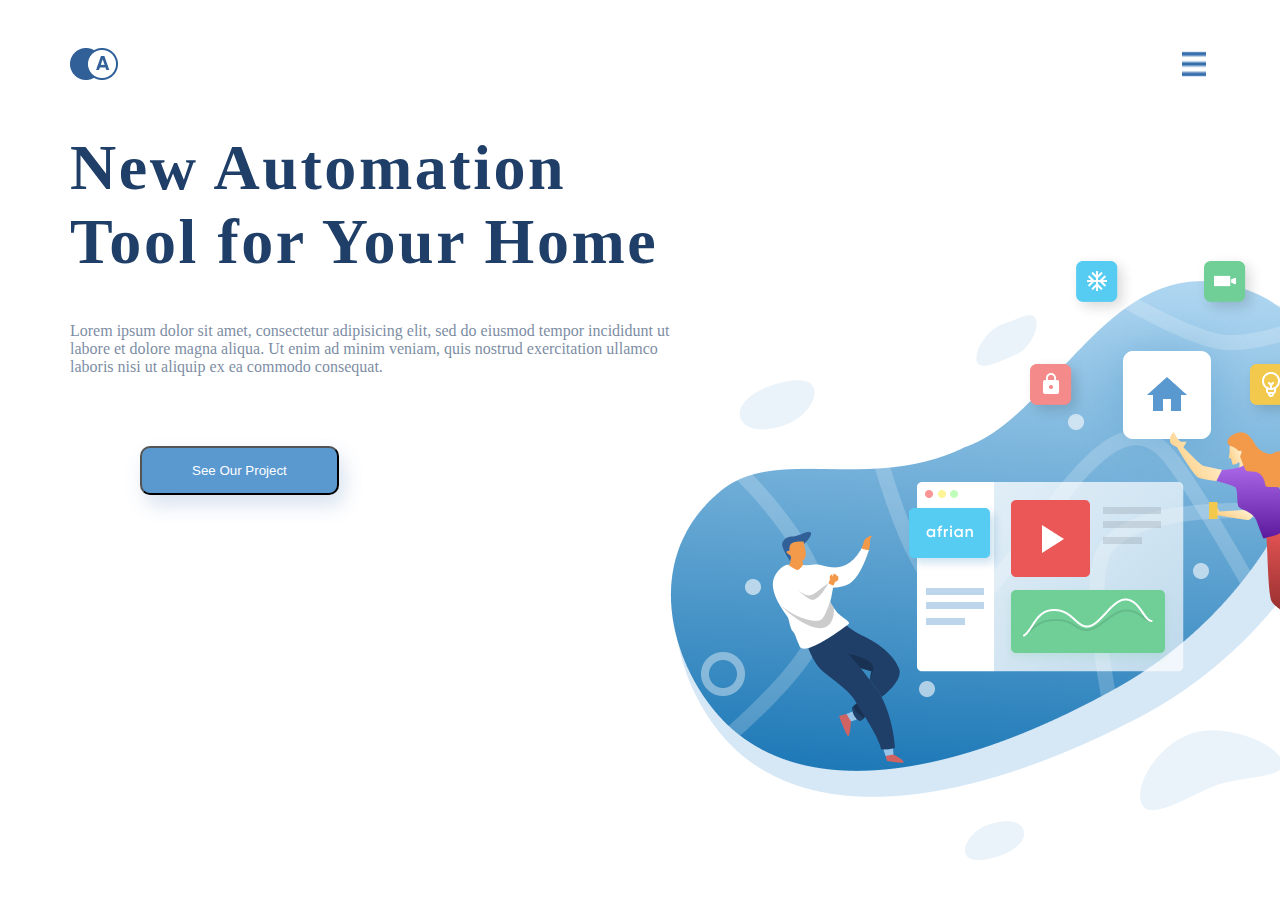
==== final/index.html @ da1089b5 "start section" ====
<!DOCTYPE html>
<html>
<head>
	<meta charset="utf-8">
	<meta name="viewport" content="width=device-width, initial-scale=1">
	<title>final</title>
	<link rel="stylesheet" type="text/css" href="style.css">
	<link rel="stylesheet" type="text/css" href="https://stackpath.bootstrapcdn.com/font-awesome/4.7.0/css/font-awesome.min.css">
</head>
<body>
	<header>
		<nav>
			<img src="logo-1.png">
			<img src="logo-2.png">
		</nav>	
	</header>
	<div class="section-1">
			<div class="header-text">
		<h1>
			New Automation
			Tool for  Your Home
		</h1>
		<span class="text">Lorem ipsum dolor sit amet, consectetur adipisicing elit, sed do eiusmod
		tempor incididunt ut labore et dolore magna aliqua. Ut enim ad minim veniam,
		quis nostrud exercitation ullamco laboris nisi ut aliquip ex ea commodo consequat.
		</span>
		</div>
		<button class="header-btn">See Our Project</button>
		<img class="image-1" src="man-1.png">
		<img class="image-2" src="platform.png">
		<img class="image-3" src="women-1.png">
		<img class="image-4" src="image-1.png">
		<img class="image-5" src="image-2.png">
		<img class="image-6" src="smart_home.png">
		
	</div>
	<section>
		<div></div>
	</section>
</body>
</html>
---- final/style.css ----
body {
	margin: 0;
}
.section-1 {
	width: 1140px;
	margin: auto;
	position: relative;
}
header {
	width: 1140px;
	margin: auto;
	padding-top: 40px;
}
nav {
	display: flex;
	justify-content: space-between;
}
h1 {
	color: #1F3F68;
	font-size: 64px;
	letter-spacing: 0.04em;
	color: #1F3F68;
}
.text {
	line-height: 
	letter-spacing: 0.05em;
	color: #1F3F68;
	opacity: 0.6;
}
.header-text {
	width: 630px;
}
.image-1 {
	position: absolute;
	left: 700px;
	top: 400px;
	z-index: 2;
}
.image-2 {
	position: absolute;
	left: 834px;
	top: 351px;
	z-index: 2;
}
.image-3 {
	position: absolute;
	z-index: 3;
	left: 1100px;
	top: 301px;
}
.image-4, .image-5 {
	position: absolute;
	left: 600px;
	top: 150px; 
}
.image-6 {
	position: absolute;
	z-index: 2;
	left: 950px;
	top: 120px;
}
.image- {
	position: absolute;
	z-index: 0.5;
	width: 1366px;
	left: -150px;
	top: 0px;	
}
.header-btn {
	background: #5A98D0;
	box-shadow: 5px 10px 20px rgba(53, 110, 173, 0.2);
	border-radius: 10px;
	padding: 15px 50px;
	margin: 70px;
	color: white;
}
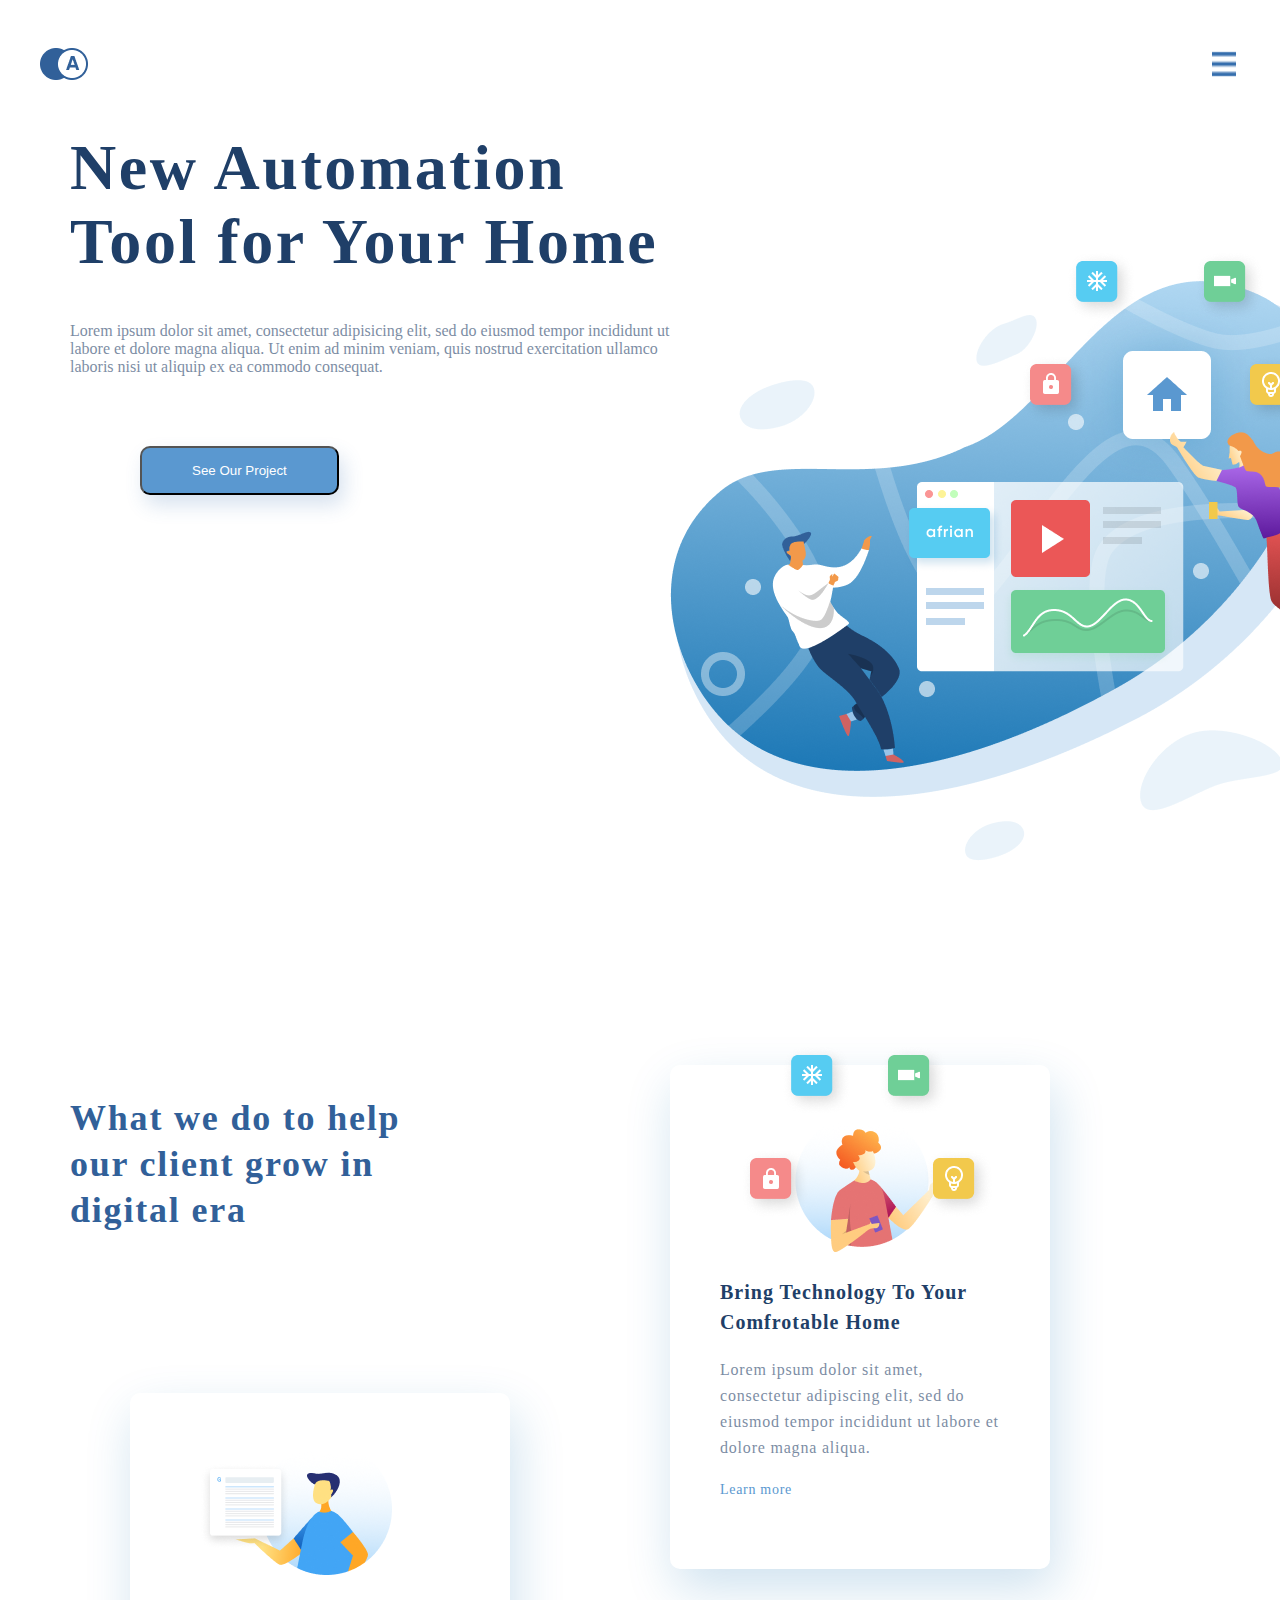
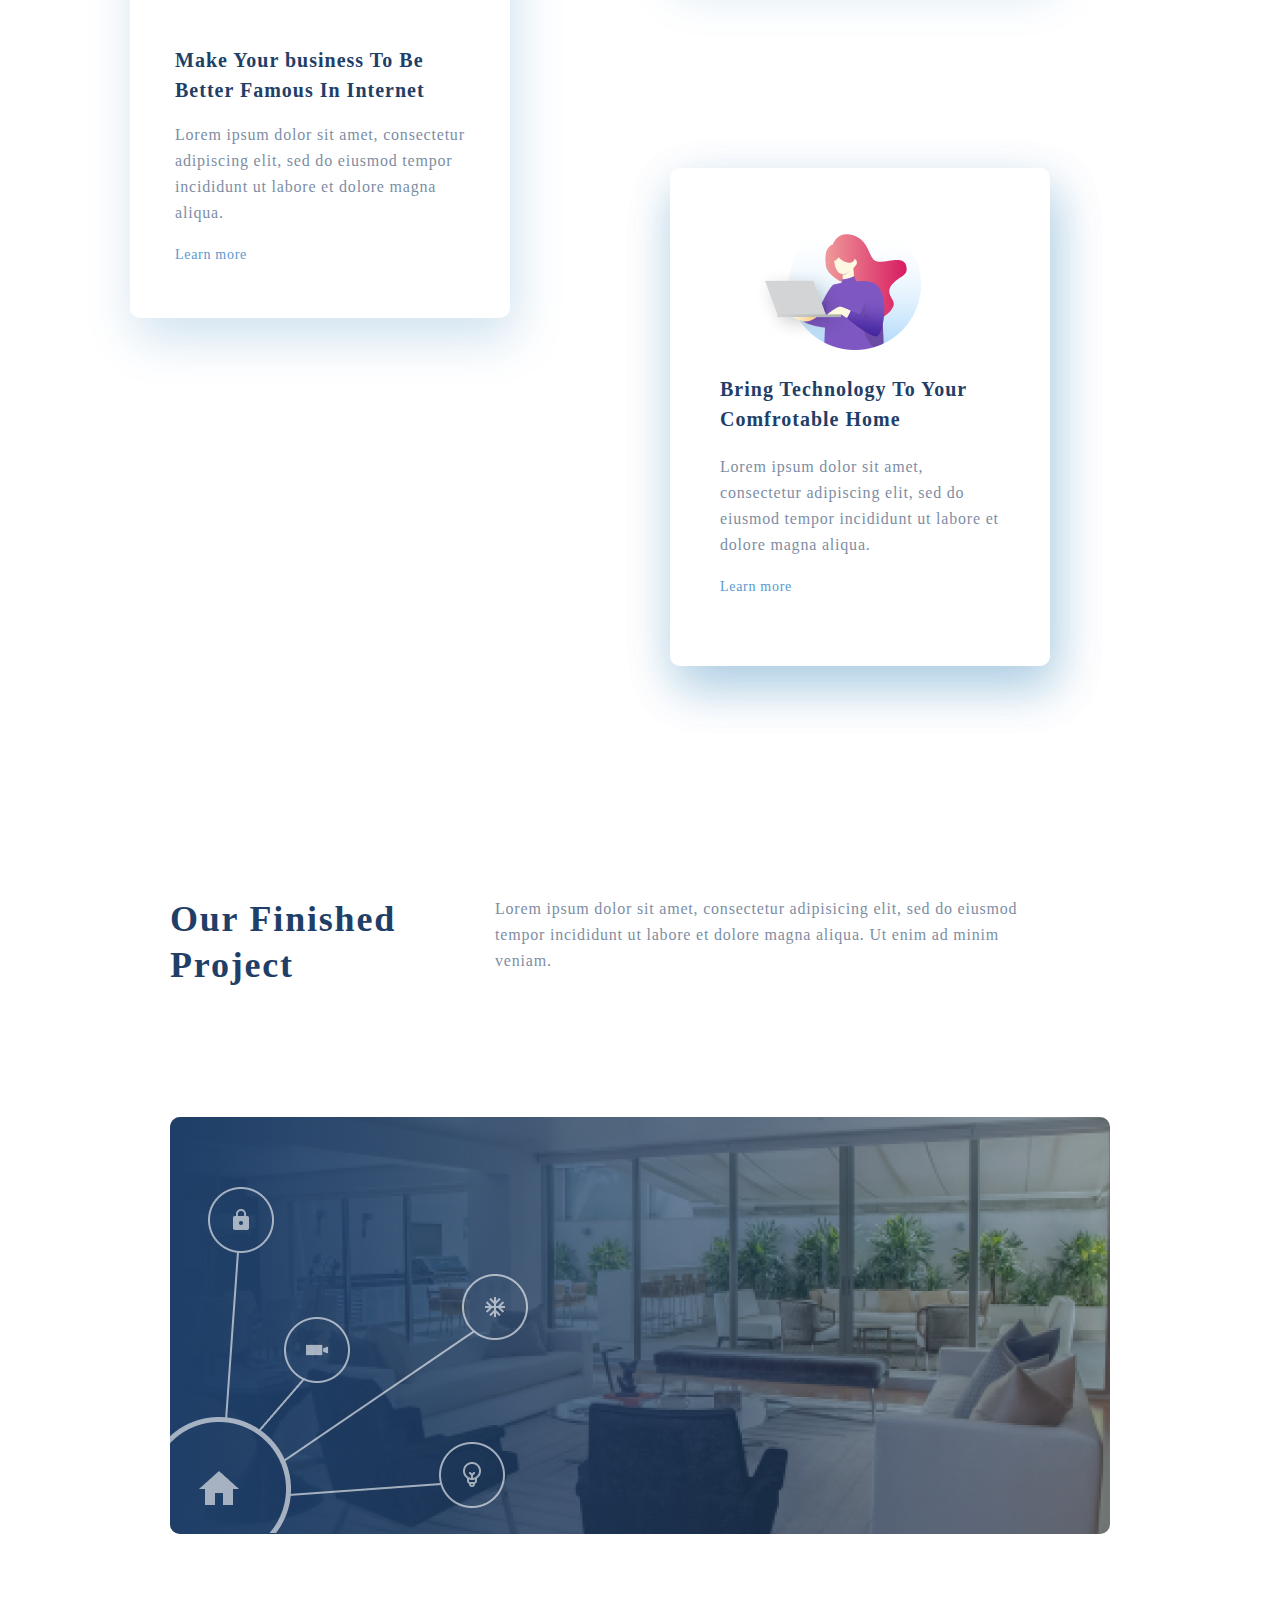
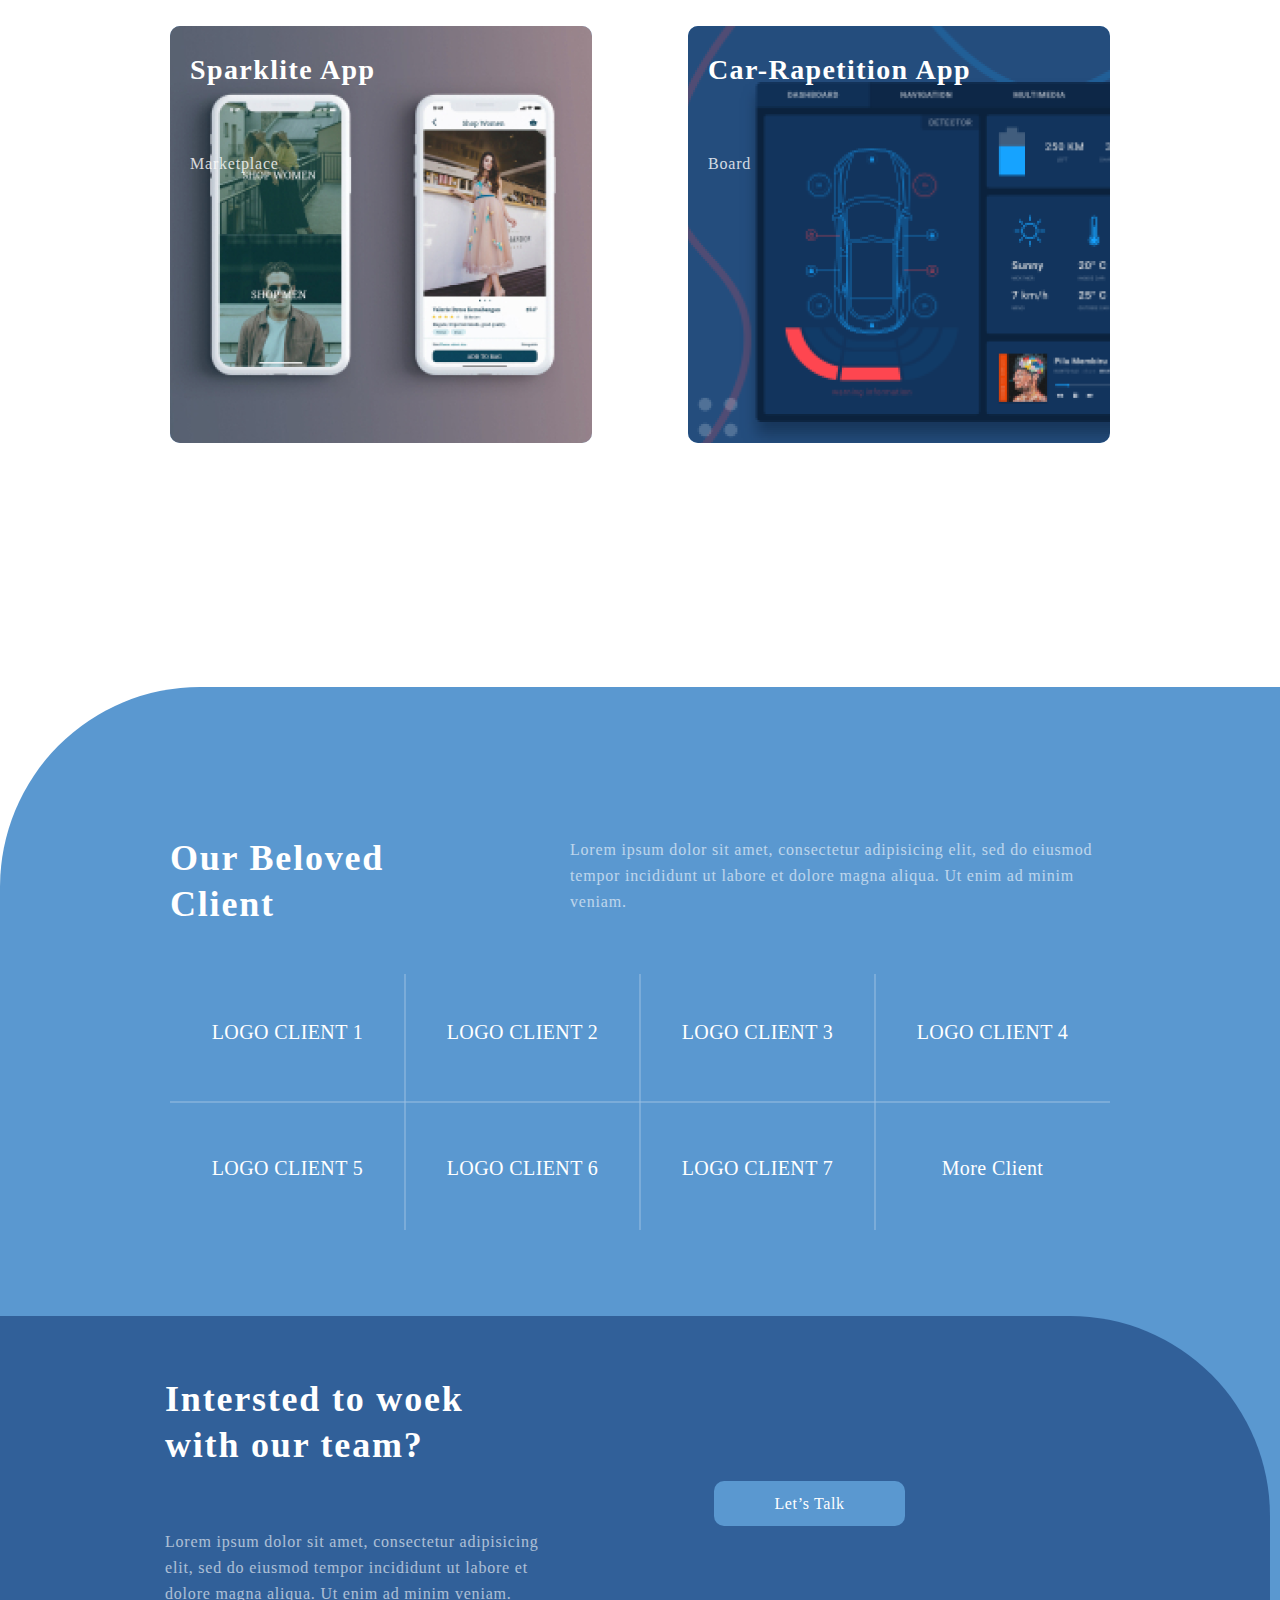
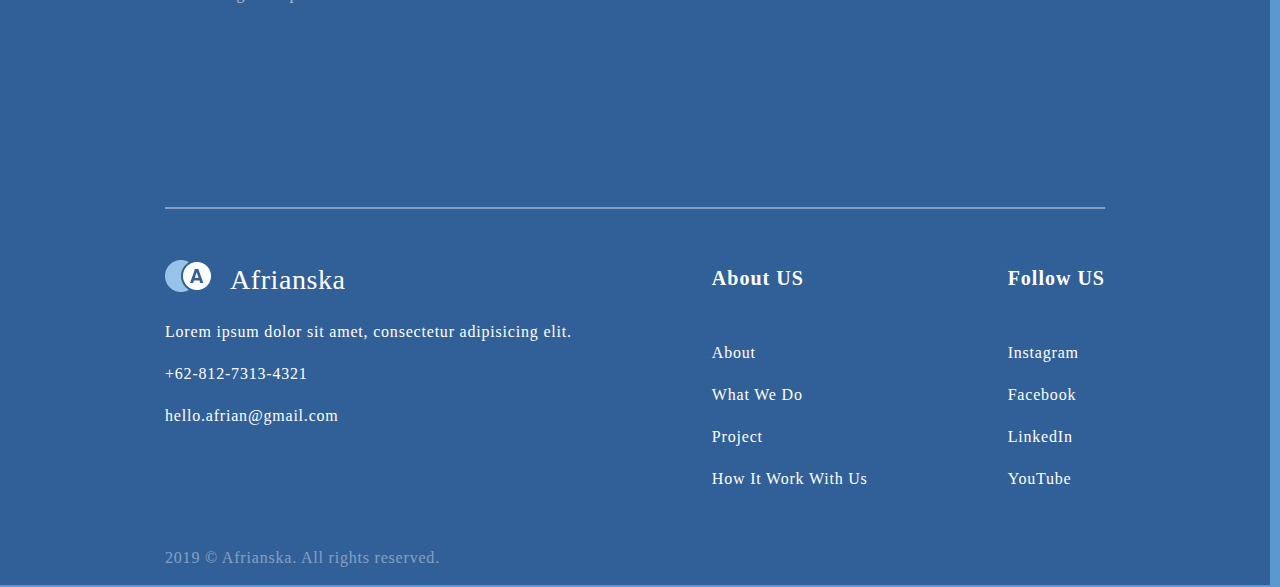
==== commit 79b3736c: "end without mobile V" ====
--- a/final/index.html
+++ b/final/index.html
@@ -32,10 +32,121 @@
 		<img class="image-4" src="image-1.png">
 		<img class="image-5" src="image-2.png">
 		<img class="image-6" src="smart_home.png">
-		
 	</div>
-	<section>
-		<div></div>
+	<main>
+	<section class="section-2">
+		<div class="sec-2-block">
+			<h2 class="sec-2-h2">What we do to help
+			our client grow in
+			digital era
+			</h2>
+			<div class="sec-2-group5">
+			<img class="image-8" src="image-4.png">
+			<div class="sec-2-text">
+			<h2 class="sec-2-h3">Make Your business To Be
+			Better Famous In Internet</h2>
+			<span class="sec-2-span">Lorem ipsum dolor sit amet, consectetur adipiscing elit, sed do eiusmod tempor incididunt ut labore et dolore magna aliqua.</span>
+			<p>Learn more</p></div>
+			</div>
+		</div>
+		<div class="sec-2-block2">
+			<div class="sec-2-group4">
+			<img class="image-7" src="image-3.png">
+			<h3 class="sec-2-h3">Bring Technology To Your 
+			Comfrotable Home</h3>
+			<span class="sec-2-span">Lorem ipsum dolor sit amet, consectetur adipiscing elit, sed do eiusmod tempor incididunt ut labore et dolore magna aliqua. </span>
+			<p>Learn more</p>
+			</div>
+		</div>
 	</section>
+	<div class="sec-2-block3">
+			<div class="sec-2-group4">
+			<img class="image-9" src="image-5.png">
+			<h3 class="sec-2-h3">Bring Technology To Your 
+			Comfrotable Home</h3>
+			<span class="sec-2-span">Lorem ipsum dolor sit amet, consectetur adipiscing elit, sed do eiusmod tempor incididunt ut labore et dolore magna aliqua. </span>
+			<p>Learn more</p>
+			</div>
+		</div>
+		<section class="section-3">
+			<div class="section-3-up">
+			<div>
+			<h2>Our Finished
+			Project</h2>
+			</div>
+			<div class="section-3-text">
+				Lorem ipsum dolor sit amet, consectetur adipisicing elit, sed do eiusmod tempor incididunt ut labore et dolore magna aliqua. Ut enim ad minim veniam.
+			</div>
+			</div>
+			<div class="sec-3-images">
+				<img class="sec-3-image-1" src="sec-3-image.png">
+				<img class="sec-3-image-1" src="sec-3-image2.png">
+				<img class="sec-3-nav" src="sec-3-nav.png">
+			</div>
+		</section>
+		<section class="section-4">
+			<div>
+				<img class="sec-4-image-1" src="sec-4-image-1.png">
+				<h3 class="sec-4-h3">Sparklite App</h3><span>Marketplace</span>
+			</div>
+			<div>
+				<img class="sec-4-image-2" src="sec-4-image-3.png">
+				<h3 class="sec-4-h3">Car-Rapetition App</h3><span>Board</span>
+			</div>
+		</section>
+	</main>
+	<footer>
+		<div class="footer-1">
+			<div class="footer-info">
+			<h4>Our Beloved Client</h4>
+			<div class="footer-text">Lorem ipsum dolor sit amet, consectetur adipisicing elit, sed do eiusmod tempor incididunt ut labore et dolore magna aliqua. Ut enim ad minim veniam.</div>
+			</div>
+			<div class="footer-table">
+				<div>LOGO CLIENT 1</div>
+				<div>LOGO CLIENT 2</div>
+				<div>LOGO CLIENT 3</div>
+				<div>LOGO CLIENT 4</div>
+			</div>
+			<div class="footer-table-2">
+				<div>LOGO CLIENT 5</div>
+				<div>LOGO CLIENT 6</div>
+				<div>LOGO CLIENT 7</div>
+				<div class="footer-logo">More Client</div>
+			</div>
+		</div>
+		<div class="footer-2">
+			<div class="footer-2-first">
+			<div class="footer-2-up">
+			<div class="footer-2-block1"><h5>Intersted to woek
+			with our team?</h5>
+			<span>Lorem ipsum dolor sit amet, consectetur adipisicing elit, sed do eiusmod tempor incididunt ut labore et dolore magna aliqua. Ut enim ad minim veniam.</span></div>
+			<div class="button">Let’s Talk</div>
+			</div>
+			<hr>
+			<div class="footer-mail">
+			<div><img src="footer-logo.png"><div class="footer-afr">Afrianska</div>
+			<p>Lorem ipsum dolor sit amet, consectetur adipisicing elit.</p>
+			<p>+62-812-7313-4321</p>
+			<p>hello.afrian@gmail.com</p>
+			<div class="footer-phone">2019 © Afrianska. All rights reserved.</div>
+			</div>
+			<div>
+				<h6>About US</h6>
+				<p>About</p>
+				<p>What We Do</p>
+				<p>Project</p>
+				<p>How It Work With Us</p>
+			</div>
+			<div>
+				<h6>Follow US</h6>
+				<p>Instagram</p>
+				<p>Facebook</p>
+				<p>LinkedIn</p>
+				<p>YouTube</p>
+			</div>
+			</div>
+		</div>
+		</div>
+	</footer>
 </body>
 </html>
--- a/final/style.css
+++ b/final/style.css
@@ -7,7 +7,7 @@
 	position: relative;
 }
 header {
-	width: 1140px;
+	width: 1200px;
 	margin: auto;
 	padding-top: 40px;
 }
@@ -29,6 +29,10 @@
 }
 .header-text {
 	width: 630px;
+}
+.fon {
+	width: 1366px;
+	margin-left: -130px;
 }
 .image-1 {
 	position: absolute;
@@ -74,10 +78,308 @@
 	margin: 70px;
 	color: white;
 }
-
-
-
-
-
-
-
+.section-2 {
+	
+	display: flex;
+	justify-content: space-between;
+	margin-top: 500px;
+}
+.sec-2-block {
+	width: 600px;
+}
+.sec-2-block2 {
+	width: 540px;
+}
+.sec-2-group4 {
+	width: 380px;
+	background: #FFFFFF;
+	box-shadow: 5px 20px 50px rgba(16, 112, 177, 0.2);
+	border-radius: 10px;
+	padding: 50px;
+	box-sizing: border-box;
+}
+main {
+	width: 1140px;
+	margin: auto;
+}
+.sec-2-h3 {
+	font-size: 20px;
+	line-height: 30px;
+	letter-spacing: 0.05em;
+	color: #1F3F68;
+}
+.sec-2-span {
+	font-size: 16px;
+	line-height: 26px;
+	letter-spacing: 0.05em;
+	color: #1F3F68;
+	opacity: 0.6;
+}
+.section-2 p {
+	font-size: 14px;
+	line-height: 30px;
+	letter-spacing: 0.05em;
+	color: #5A98D0;
+}
+.image-7 {
+	margin: -70px 20px 0 20px;
+}
+.sec-2-h2 {
+	font-size: 36px;
+	line-height: 46px;
+	letter-spacing: 0.05em;
+	color: #316099;
+	width: 360px;
+}
+.sec-2-group5 {
+	width: 380px;
+	height: 525px;
+	background: #FFFFFF;
+	box-shadow: 5px 20px 50px rgba(16, 112, 177, 0.2);
+	border-radius: 10px;
+	margin: 160px 0 0 60px;
+	box-sizing: border-box;
+}
+.image-8 {
+	padding: 50px 120px 50px 70px;
+}
+.sec-2-text {
+	padding: 0 45px;
+}
+.sec-2-block3 {
+	width: 380px;
+	box-sizing: border-box;
+	background: #FFFFFF;
+	box-shadow: 5px 20px 50px rgba(16, 112, 177, 0.2);
+	border-radius: 10px;
+	margin: -150px 0 0px 600px;
+}
+.sec-2-block3 p {
+	font-size: 14px;
+	line-height: 30px;
+	letter-spacing: 0.05em;
+	color: #5A98D0;
+}
+.image-9 {
+	padding-left: 30px;
+}
+.section-3 {
+	width: 940px;
+	height: 680px;
+	margin: auto;
+}
+.section-3-up {
+	display: flex;
+	margin-top: 200px;
+}
+.section-3 h2 {
+	font-size: 36px;
+	line-height: 46px;
+	letter-spacing: 0.05em;
+	color: #1F3F68;
+	width: 230px;
+}
+.section-3-text {
+	font-size: 16px;
+	line-height: 26px;
+	letter-spacing: 0.05em;
+	color: #1F3F68;
+	opacity: 0.6;
+	margin-top: 30px;
+	width: 540px;
+	margin-left: 95px;
+}
+.sec-3-images {
+	position: relative;
+	margin-top: 100px;
+}
+.sec-3-image-1 {
+	position: absolute;
+	border-radius: 10px;
+}
+.sec-3-nav {
+	position: absolute;
+	padding-top: 70px;
+}
+.section-4 {
+	width: 940px;
+	margin: auto;
+	margin-top: 80px;
+	display: flex;
+	justify-content: space-between;
+	position: relative;
+}
+.sec-4-image-1 {
+	background: linear-gradient(308.85deg, rgba(66, 165, 245, 0.4) -1.71%, rgba(21, 101, 192, 0.6) 74.54%);
+	border-radius: 10px;
+}
+.sec-4-image-2 {
+	background: linear-gradient(306.48deg, rgba(66, 165, 245, 0.4) 0%, rgba(21, 101, 192, 0.6) 97.81%);
+	border-radius: 10px;
+}
+.sec-4-h3 {
+	margin-top: -420px;
+	padding: 20px;
+	font-size: 28px;
+	line-height: 46px;
+	letter-spacing: 0.05em;
+	color: #FFFFFF;
+}
+.section-4 span {
+	padding: 0px 20px 20px 20px;
+	font-size: 16px;
+	line-height: 46px;
+	letter-spacing: 0.05em;
+	color: #FFFFFF;
+	opacity: 0.8;
+}
+footer {
+	background: #5A98D0;
+	border-radius: 200px 0px 0px 0px;
+	height: 1500px;
+	margin-top: 500px;
+}
+.footer-1 {
+	width: 940px;
+	margin: auto;
+}
+.footer-1 h4 {
+	font-size: 36px;
+	line-height: 46px;
+	letter-spacing: 0.05em;
+	color: #FFFFFF;
+	padding-top: 100px;
+	width: 220px;
+}
+.footer-info {
+	display: flex;
+	justify-content: space-between;
+}
+.footer-text {
+	padding: 150px 0 0 100px;
+	width: 540px;
+	font-size: 16px;
+	line-height: 26px;
+	letter-spacing: 0.05em;
+	color: #FFFFFF;
+	opacity: 0.6;
+}
+.footer-table {
+	background-image: url(footer-table.png);
+	display: flex;
+	justify-content: space-between;
+	height: 256px;
+}
+.footer-table div {
+	width: 235px;
+	text-align: center;
+	padding-top: 35px;
+	font-size: 20px;
+	line-height: 46px;
+	letter-spacing: 0.02em;
+	color: #FFFFFF;
+}
+.footer-table-2 {
+	margin-top: -100px;
+	display: flex;
+	justify-content: space-between;
+}
+.footer-table-2 div {
+	width: 235px;
+	text-align: center;
+	padding-top: 15px;
+	font-size: 20px;
+	line-height: 46px;
+	letter-spacing: 0.02em;
+	color: #FFFFFF;
+}
+.footer-logo {
+	color: #1F3F68;
+}
+.footer-2 {
+	background: #316099;
+	border-radius: 0px 200px 0px 0px;
+	height: 869px;
+	margin-top: 125px;
+	width: 1270px;
+}
+.footer-2-first {
+	width: 940px;
+	margin: auto;
+}
+.footer-2-up {
+	display: flex;
+}
+.footer-2-block1 {
+	width: 460px;
+}
+.footer-2-block1 h5 {
+	font-size: 36px;
+	line-height: 46px;
+	letter-spacing: 0.05em;
+	color: #FFFFFF;
+	width: 320px;
+}
+.footer-2-block1 span {
+	font-size: 16px;
+	line-height: 26px;
+	letter-spacing: 0.05em;
+	color: #FFFFFF;
+	opacity: 0.6;
+}
+.button {
+	width: 220px;
+	height: 20px;
+	font-size: 16px;
+	padding: 10px 0 15px 0;
+	line-height: 26px;
+	text-align: center;
+	letter-spacing: 0.04em;
+	color: #FFFFFF;
+	background: #5A98D0;
+	border-radius: 10px;
+	margin: 165px 200px 0 150px;
+}
+hr {
+	margin-top: 200px;
+	opacity: 0.4;
+	border: 1px solid #FFFFFF;
+}
+.footer-mail {
+	display: flex;
+	justify-content: space-between;
+	position: relative;
+}
+.footer-2 p {
+	font-size: 16px;
+	line-height: 26px;
+	letter-spacing: 0.05em;
+	color: #FFFFFF;
+}
+.footer-mail h6 {
+	font-size: 20px;
+	line-height: 30px;
+	letter-spacing: 0.05em;
+	color: #FFFFFF;
+}
+.footer-phone {
+	font-size: 16px;
+	line-height: 26px;
+	letter-spacing: 0.05em;
+	color: #FFFFFF;
+	opacity: 0.4;
+	padding-top: 100px;
+}
+.footer-afr {
+	margin-top: 40px;
+	padding-left: 65px;
+	display: inline-block;
+	font-size: 28px;
+	line-height: 46px;
+	letter-spacing: 0.02em;
+	color: #FFFFFF;
+}
+.footer-mail img {
+	position: absolute;
+	margin-top: 35px;
+}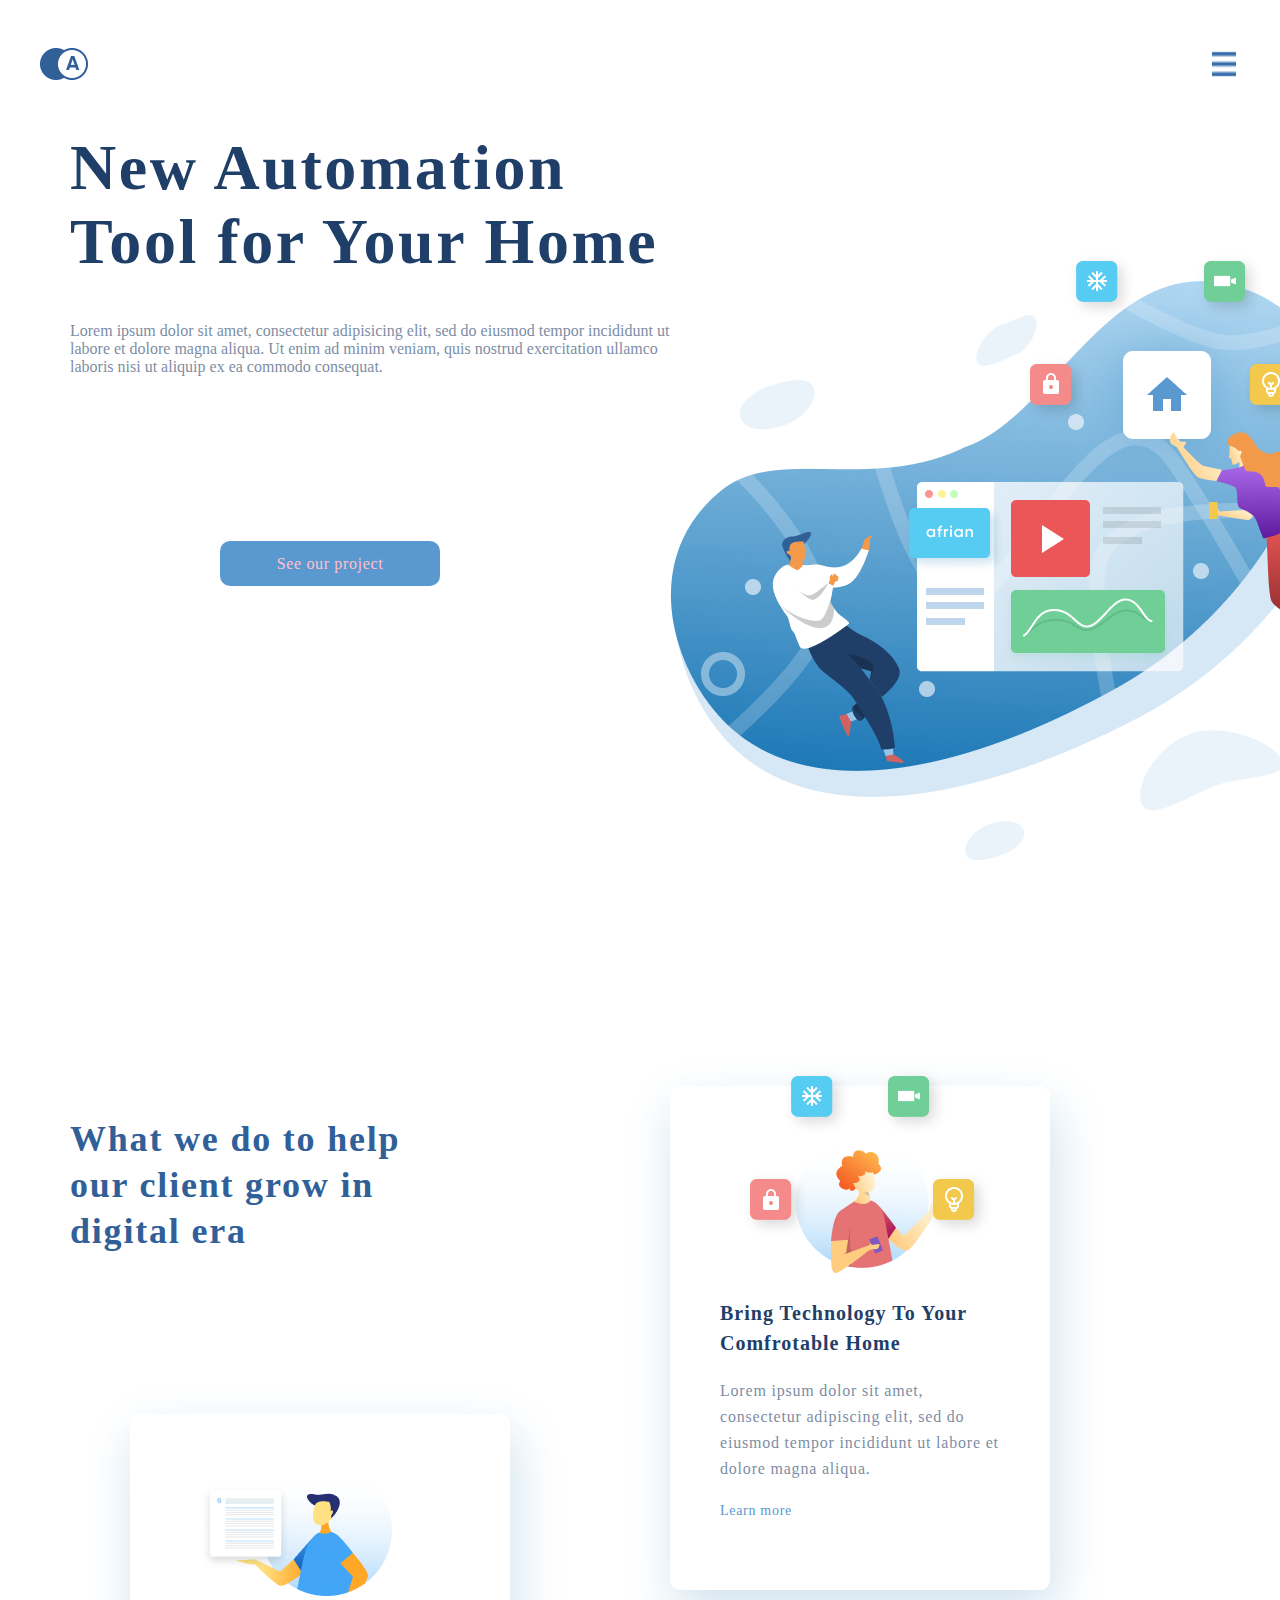
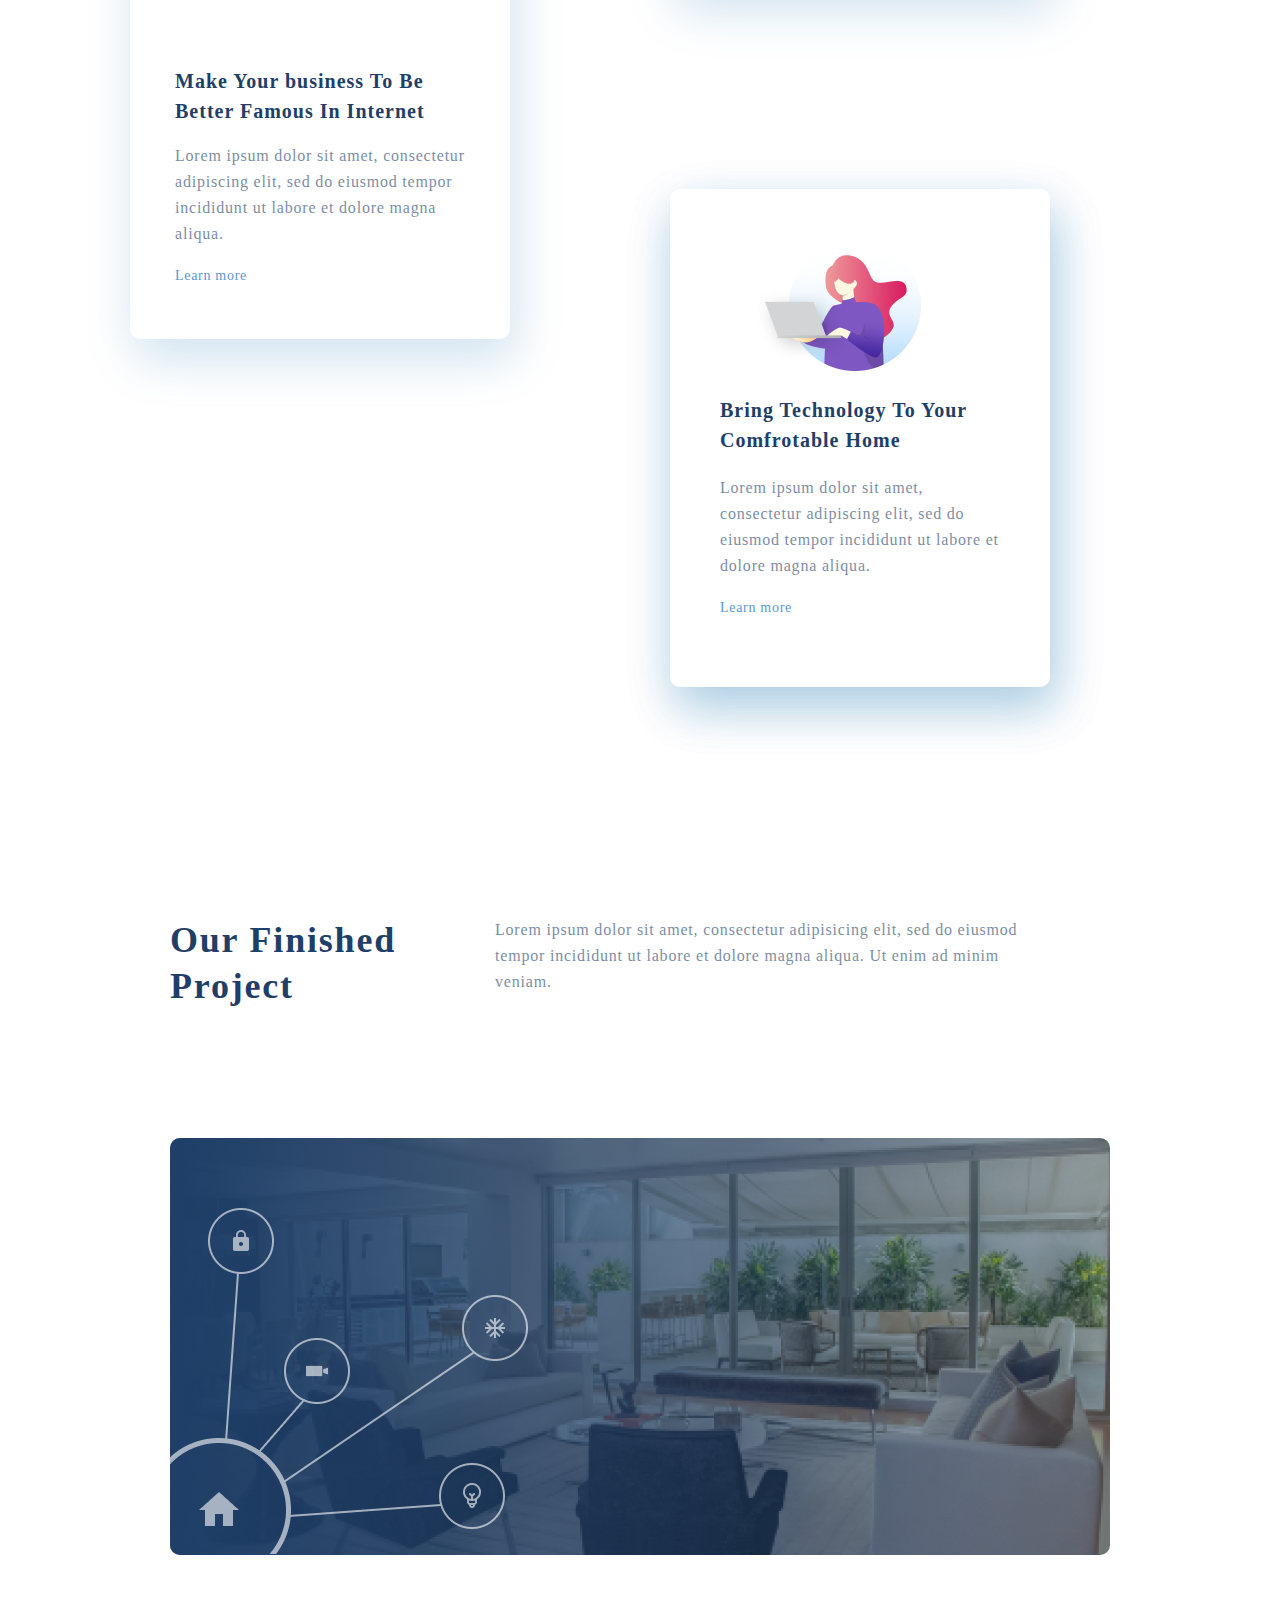
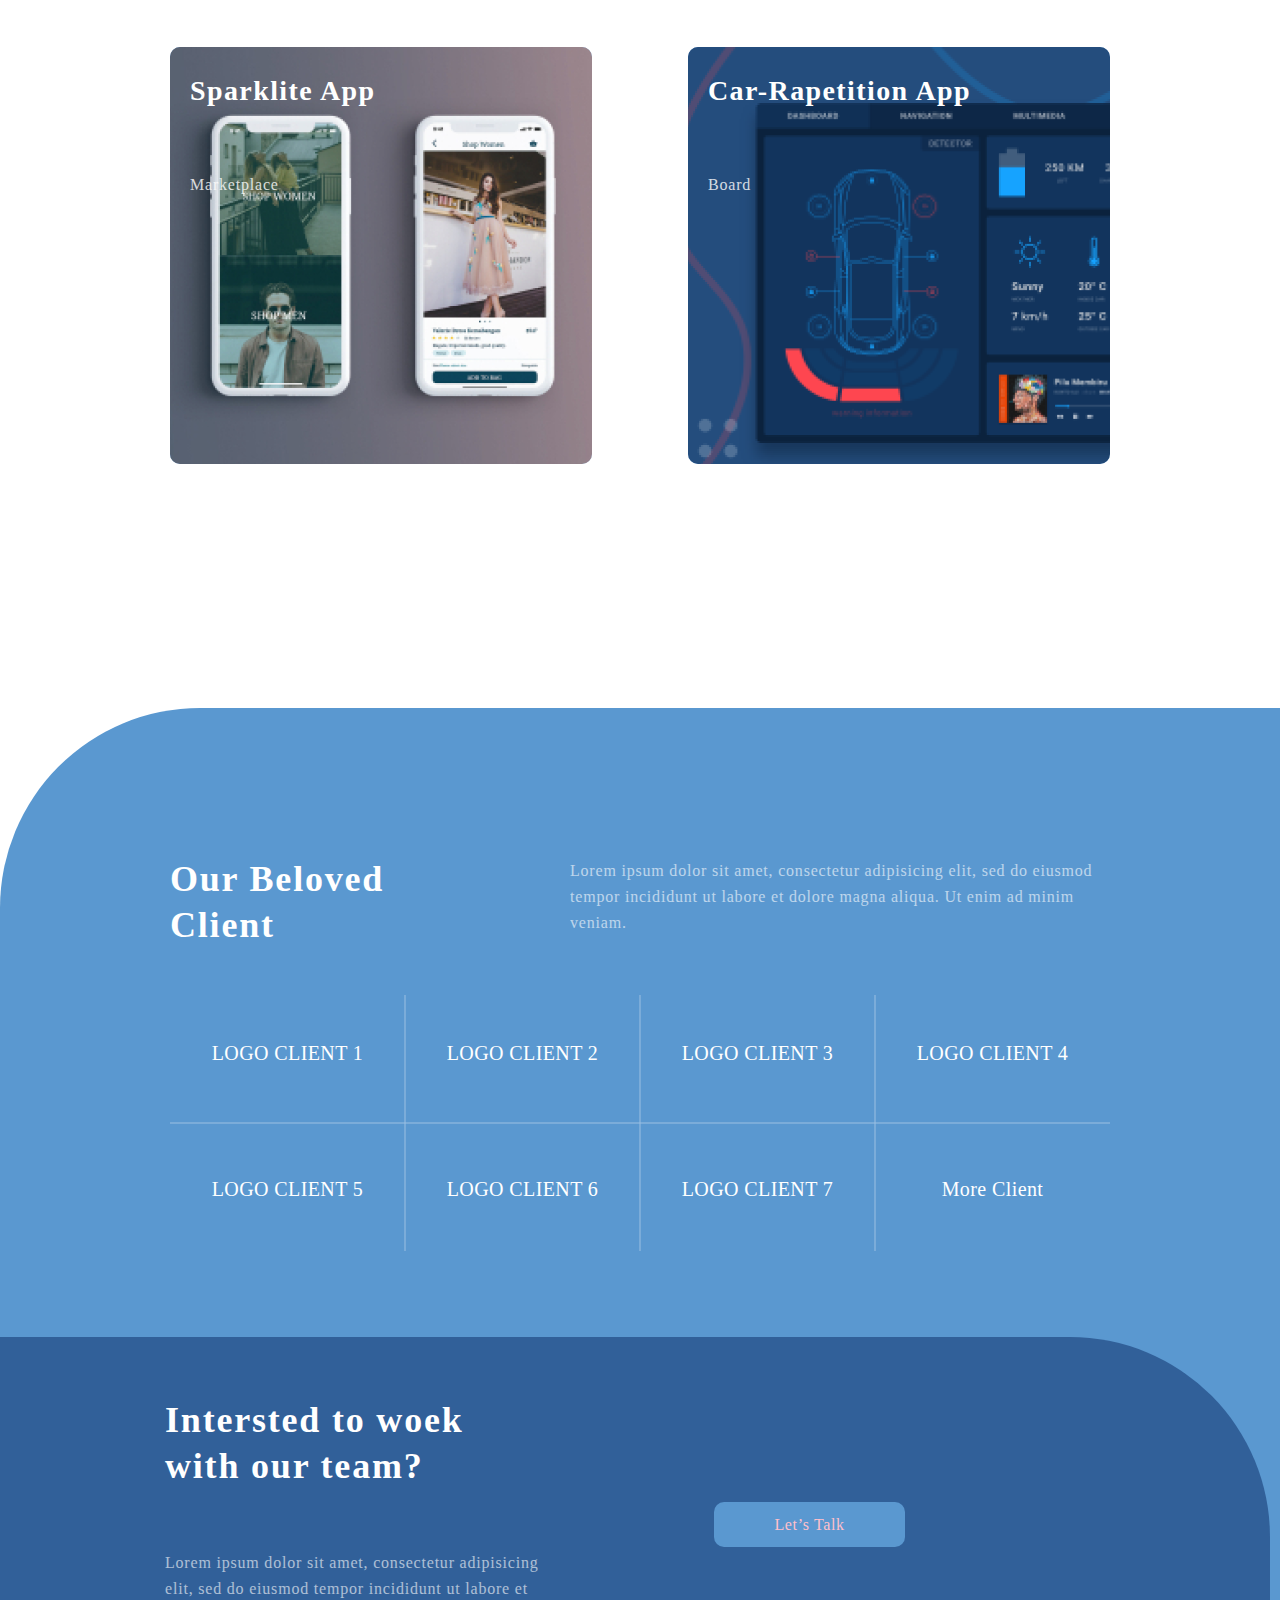
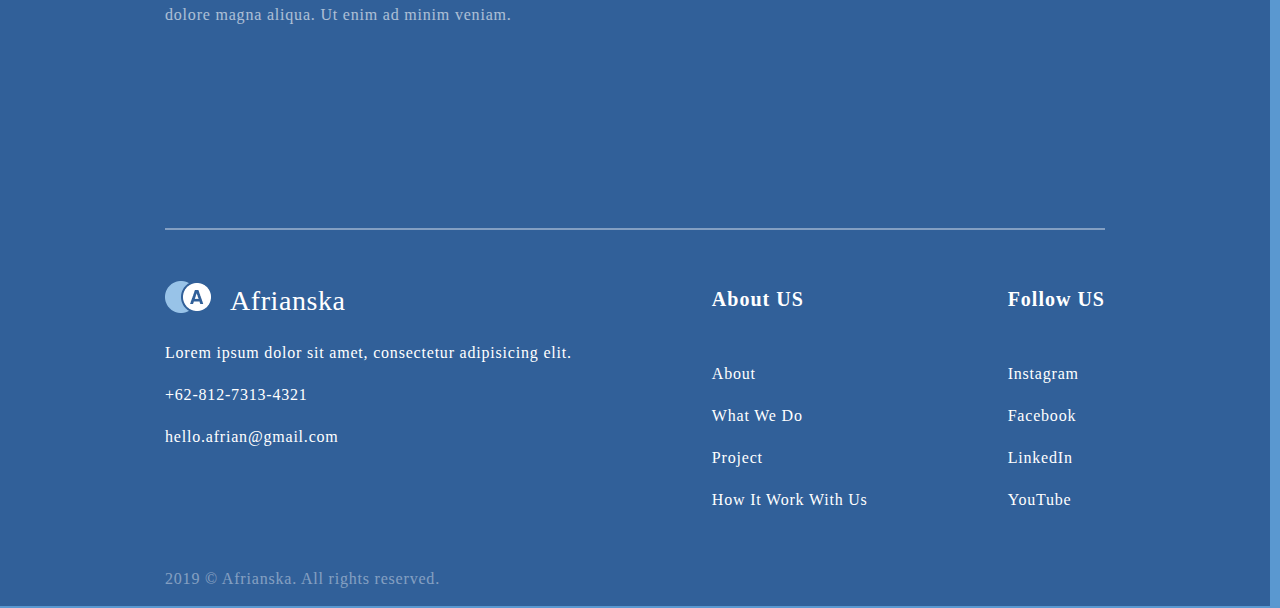
==== commit 7e8b6839: "add 2 links" ====
--- a/final/index.html
+++ b/final/index.html
@@ -25,7 +25,7 @@
 		quis nostrud exercitation ullamco laboris nisi ut aliquip ex ea commodo consequat.
 		</span>
 		</div>
-		<button class="header-btn">See Our Project</button>
+		<div class="button"><a href="a-1.html">See our project</a></div>
 		<img class="image-1" src="man-1.png">
 		<img class="image-2" src="platform.png">
 		<img class="image-3" src="women-1.png">
@@ -120,7 +120,7 @@
 			<div class="footer-2-block1"><h5>Intersted to woek
 			with our team?</h5>
 			<span>Lorem ipsum dolor sit amet, consectetur adipisicing elit, sed do eiusmod tempor incididunt ut labore et dolore magna aliqua. Ut enim ad minim veniam.</span></div>
-			<div class="button">Let’s Talk</div>
+			<div class="button"><a href="a-2.html">Let’s Talk</a></div>
 			</div>
 			<hr>
 			<div class="footer-mail">
--- a/final/style.css
+++ b/final/style.css
@@ -11,6 +11,10 @@
 	margin: auto;
 	padding-top: 40px;
 }
+a {
+	text-decoration: none;
+	color: pink;
+}
 nav {
 	display: flex;
 	justify-content: space-between;
@@ -29,10 +33,6 @@
 }
 .header-text {
 	width: 630px;
-}
-.fon {
-	width: 1366px;
-	margin-left: -130px;
 }
 .image-1 {
 	position: absolute;
